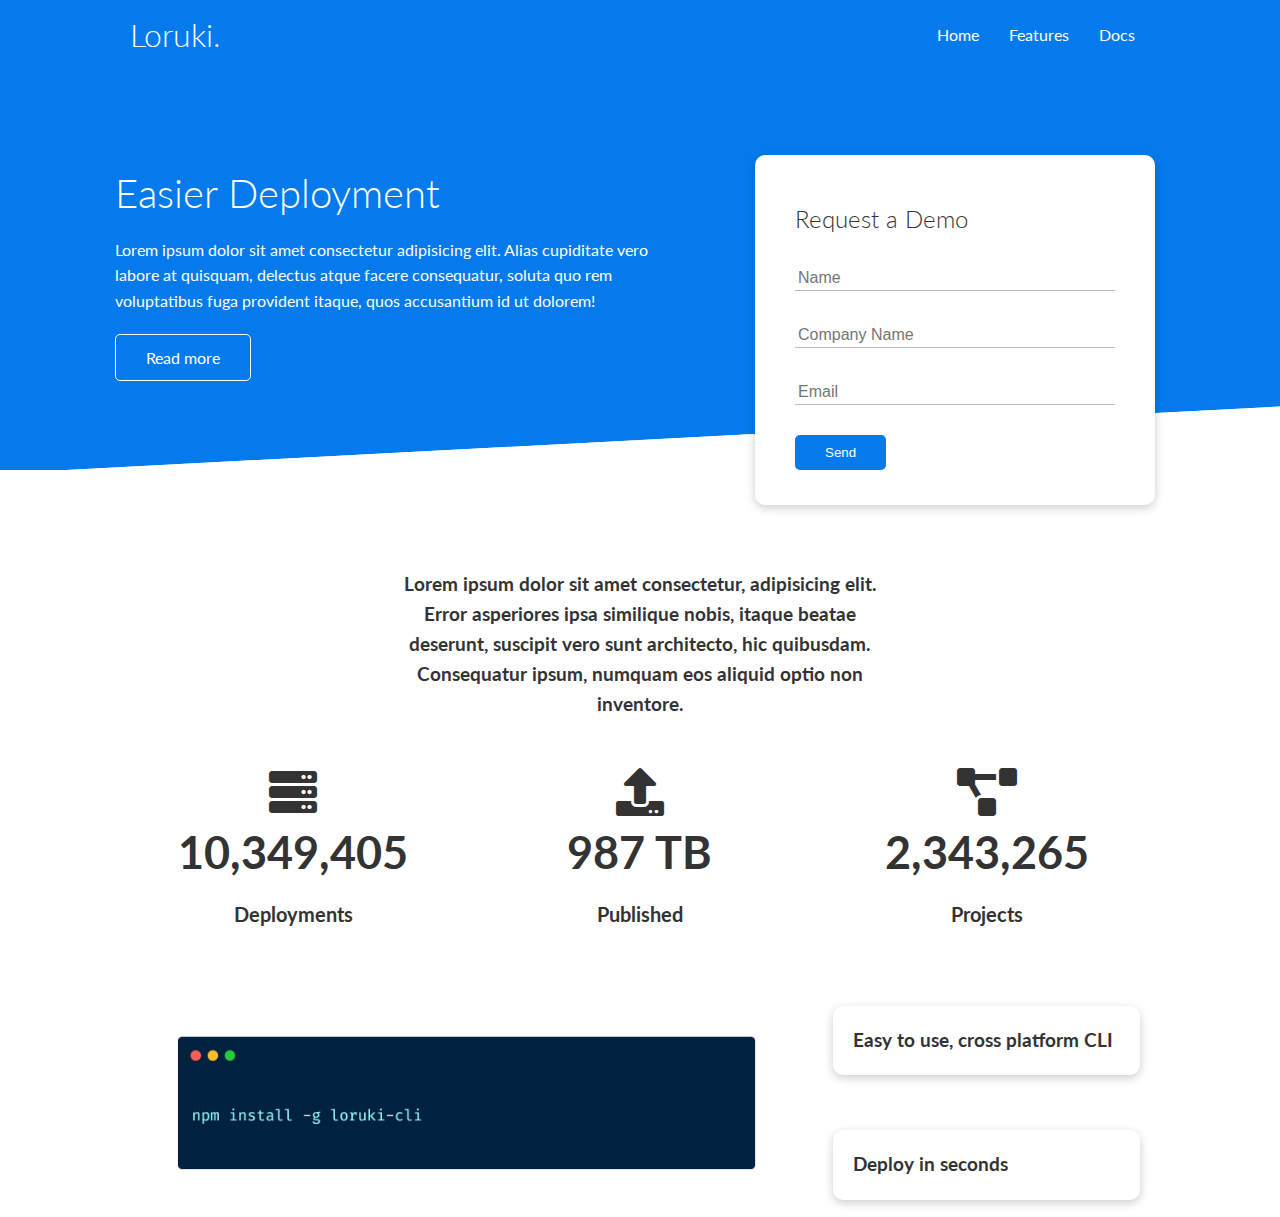
==== index.html @ 9ed2fb33 "first half of the loruki site" ====
<!DOCTYPE html>
<html lang="en">

<head>
    <meta charset="UTF-8">
    <meta name="viewport" content="width=
    , initial-scale=1.0">
    <link rel="stylesheet" href="https://cdnjs.cloudflare.com/ajax/libs/font-awesome/5.15.1/css/all.min.css" />
    <link rel="stylesheet" href="css/utilities.css">
    <link rel="stylesheet" href="css/style.css">
    <title>Loruki</title>
</head>

<body>
    <div class="navbar">
        <div class="container flex">
            <h1 class="logo">Loruki.</h1>
            <nav>
                <ul>
                    <li><a href="index.html">Home</a></li>
                    <li><a href="features.html">Features</a></li>
                    <li><a href="docs.html">Docs</a></li>
                </ul>
            </nav>
        </div>
    </div>

    <section class="showcase">
        <div class="container grid">
            <div class="showcase-text">
                <h1>Easier Deployment</h1>
                <p>Lorem ipsum dolor sit amet consectetur adipisicing elit. Alias cupiditate vero labore at quisquam,
                    delectus atque facere consequatur, soluta quo rem voluptatibus fuga provident itaque, quos
                    accusantium id ut dolorem!</p>
                <a href="features.html" class="btn btn-outline">Read more</a>
            </div>
            <div class="showcase-form card">
                <h2>Request a Demo</h2>
                <form>
                    <div class="form-control">
                        <input type="text" name="name" placeholder="Name" required>
                    </div>
                    <div class="form-control">
                        <input type="text" name="company" placeholder="Company Name" required>
                    </div>
                    <div class="form-control">
                        <input type="email" name="email" placeholder="Email" required>
                    </div>
                    <input type="submit" value="Send" class="btn btn-primary">
                </form>
            </div>
        </div>
    </section>

    <section class="stats">
        <div class="container">
            <h3 class="stats-heading text-center my-1">
                Lorem ipsum dolor sit amet consectetur, adipisicing elit. Error asperiores ipsa similique nobis, itaque
                beatae deserunt, suscipit vero sunt architecto, hic quibusdam. Consequatur ipsum, numquam eos aliquid
                optio non inventore.
            </h3>

            <div class="grid grid-3 text-center my-4">
                <div>
                    <i class="fas fa-server fa-3x"></i>
                    <h3>10,349,405</h3>
                    <p class="text-secondary">
                        Deployments
                    </p>
                </div>
                <div>
                    <i class="fas fa-upload fa-3x"></i>
                    <h3>987 TB</h3>
                    <p class="text-secondary">
                        Published
                    </p>
                </div>
                <div>
                    <i class="fas fa-project-diagram fa-3x"></i>
                    <h3>2,343,265</h3>
                    <p class="text-secondary">
                        Projects
                    </p>
                </div>
            </div>
        </div>
    </section>
    <!-- CLI -->
    <section class="cli">
        <div class="container grid">
            <img src="images/cli.png" alt="" srcset="">
            <div class="card">
                <h3>Easy to use, cross platform CLI</h3>
            </div>
            <div class="card">
                <h3>Deploy in seconds</h3>
            </div>
        </div>
    </section>

</body>

</html>
---- css/utilities.css ----
/* Utilities */
.container {
    max-width: 1100px;
    margin: 0 auto;
    overflow: auto;
    padding : 0 40px;
}

.flex {
    display: flex;
    justify-content: center;
    align-items: center;
    height: 100%;
}


.grid {
    display: grid;
    grid-template-columns: repeat(2, 1fr);
    gap: 20px;
    justify-content: center;
    align-items: center;
    height: 100%
}

.grid-3 {
    grid-template-columns: repeat(3, 1fr);
}




.card {
    background-color: #fff;
    color: #333;
    border-radius: 10px;
    box-shadow: 0 3px 10px rgba(0,0,0,0.2);
    padding: 20px;
    margin: 10px;
}

.btn{
    display: inline-block;
    padding: 10px 30px;
    cursor: pointer;
    background-color: var(--primary-color);
    border: none;
    border-radius: 5px;
    color: #fff;
}

.btn-outline {
    background-color: transparent;
    border: 1px #fff solid;
}

.btn:hover {
    transform: scale(0.98);
}


.text-center{
    text-align: center;
}

/* Margin */

.my-1 {
    margin: 1rem 0;
}
.my-2 {
    margin: 1.5rem 0;
}
.my-3 {
    margin: 2rem 0;
}
.my-4 {
    margin: 3rem 0;
}
.my-5 {
    margin: 4rem 0;
}

.m-1 {
    margin: 1rem;
}
.m-2 {
    margin: 1.5rem;
}
.m-3 {
    margin: 2rem;
}
.m-4 {
    margin: 3rem;
}
.m-5 {
    margin: 4rem;
}


/* Padding */

/* Margin */

.py-1 {
    padding: 1rem 0;
}
.py-2 {
    padding: 1.5rem 0;
}
.py-3 {
    padding: 2rem 0;
}
.py-4 {
    padding: 3rem 0;
}
.py-5 {
    padding: 4rem 0;
}

.p-1 {
    padding: 1rem;
}
.p-2 {
    padding: 1.5rem;
}
.p-3 {
    padding: 2rem;
}
.p-4 {
    padding: 3rem;
}
.p-5 {
    padding: 4rem;
}
---- css/style.css ----
@import url('https://fonts.googleapis.com/css2?family=Lato:wght@300&display=swap');

/* Чтобы использовать где угодно пишем рут */
:root {
    --primary-color : #047aed;
}


*{
    box-sizing: border-box;
    padding: 0;
    margin: 0;
}

body {
    font-family: "Lato", sans-serif;
    color: #333;
    line-height: 1.6;
}

ul {
    list-style: none;
}

a {
    text-decoration: none;
    color : #333;
}

h1, h2 {
    font-weight: 300;
    line-height: 1.2;
    margin:  10px 0;
}

p {
    margin: 10px 0;
}

img {
    width: 100%;
}

/* Navbar styling */
.navbar {
    background-color: var(--primary-color);
    color: #fff;
    height: 70px;
}
.navbar ul {
    display: flex;
}
.navbar a {
    color: #fff;
    padding: 10px;
    margin: 0 5px;
}
.navbar a:hover {
    border-bottom: 2px #fff solid;
}
.navbar .flex {
    justify-content: space-between;
}

/* Showcase */

.showcase {
    height: 400px;
    background-color: var(--primary-color);
    color: #fff;
    position: relative;
}


.showcase h1 {
    font-size: 40px;
}

.showcase p {
    margin: 20px 0;
}

.showcase .grid {
    overflow: visible;
    grid-template-columns: 55% 45%;
    gap: 30px;
}

.showcase-form {
    position: relative;
    top: 60px;
    height: 350px;
    width: 400px;
    padding: 40px;
    z-index: 100;
    justify-self: flex-end;
}

.showcase-form .form-control {
    margin: 30px 0;
}

.showcase-form input[type="text"], .showcase-form input[type="email"] {
    border: 0;
    border-bottom: 1px solid #b4bacb;
    width: 100%;
    padding: 3px;
    font-size: 16px;
}

.showcase::before, .showcase::after {
    content: "";
    position: absolute;
    height: 100px;
    bottom: -70px;
    right: 0;
    left: 0;
    background: #fff;
    transform: skewY(-3deg);
    -webkit-transform: skewY(-3deg);
    -moz-transform: skewY(-3deg);
    -ms-transform: skewY(-3deg);
}


.showcase-form input:focus{
    outline: none;
}


/* Stats */

.stats {
    padding-top: 100px;
}

.stats-heading {
    max-width: 500px;
    margin: auto;
}

.stats .grid h3 {
    font-size: 45px;

}

.stats .grid p {
    font-size: 20px;
    font-weight: bold;
}



/* CLI */
.cli .grid {
    grid-template-columns: repeat(3, 1fr);
    grid-template-rows: repeat(2, 1fr);
}

.cli .grid > *:first-child {
    grid-column: 1 / span 2;
    grid-row: 1 / span 2;
}
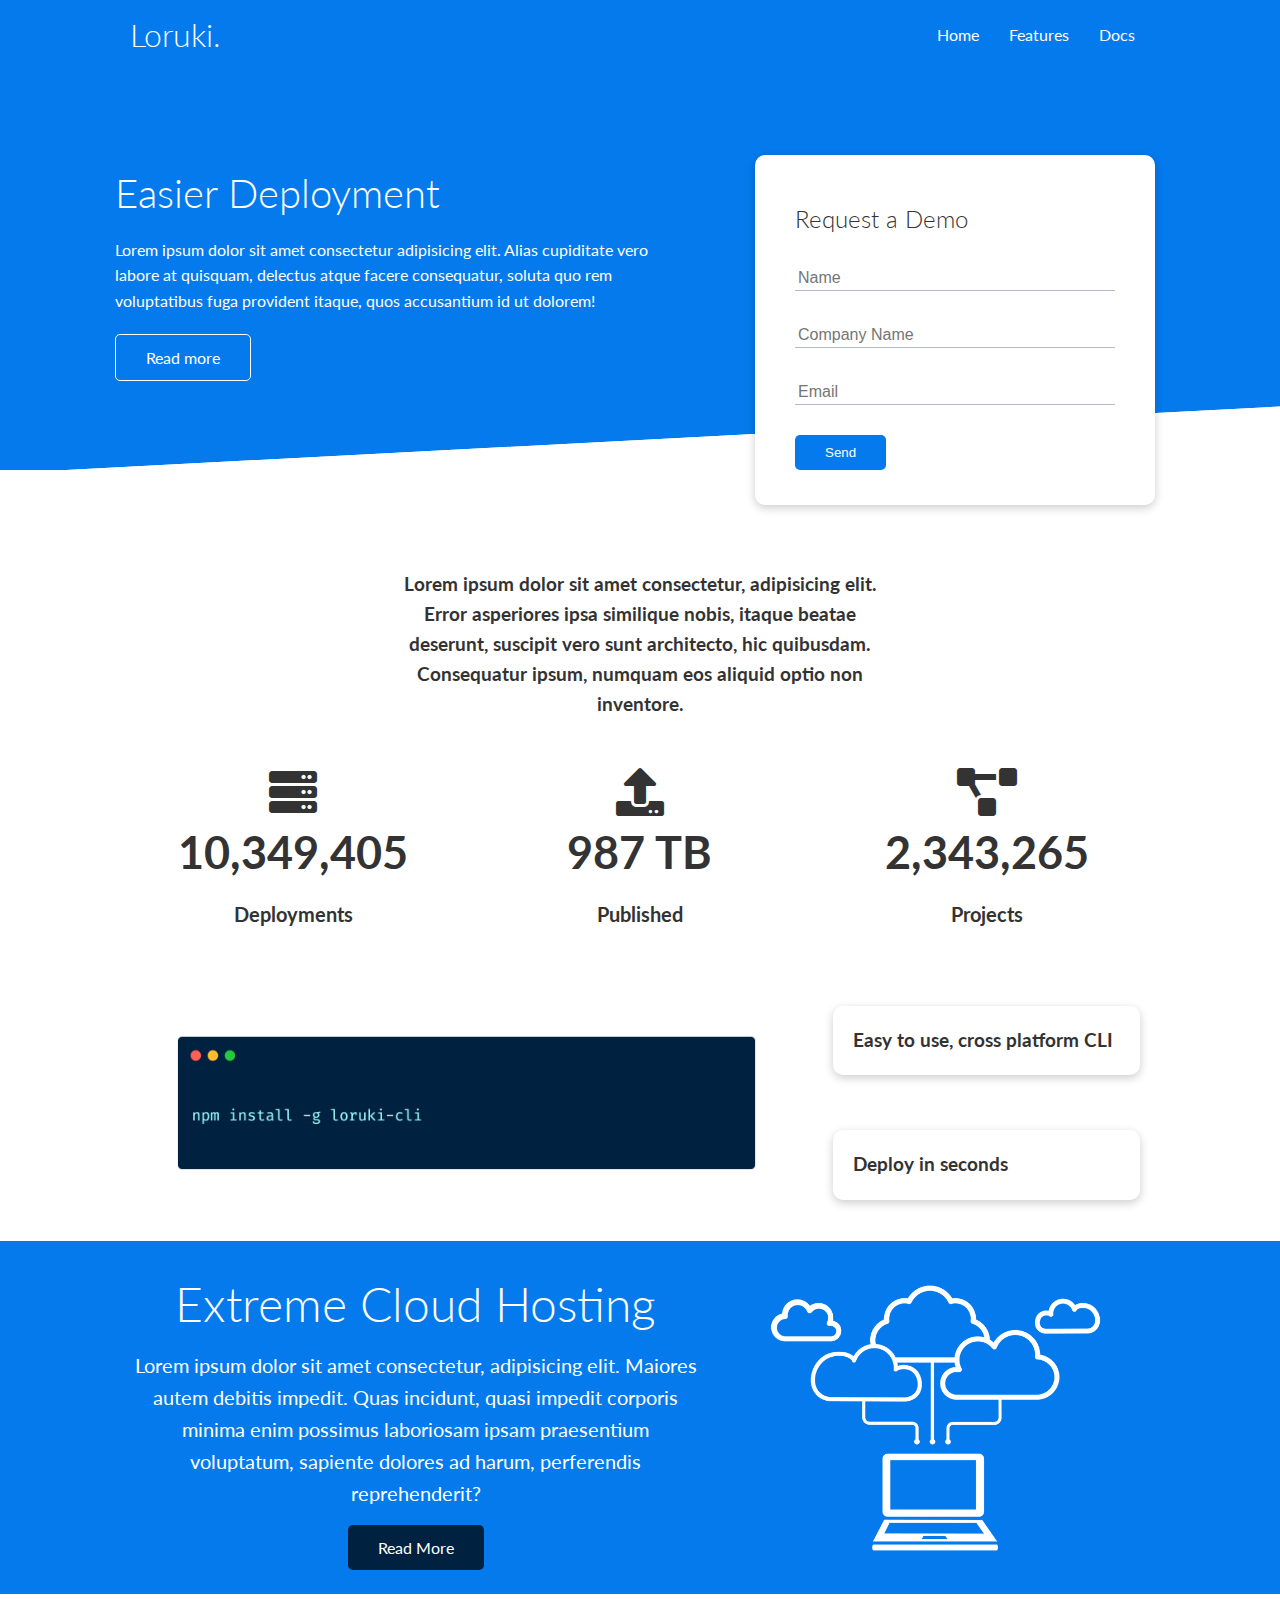
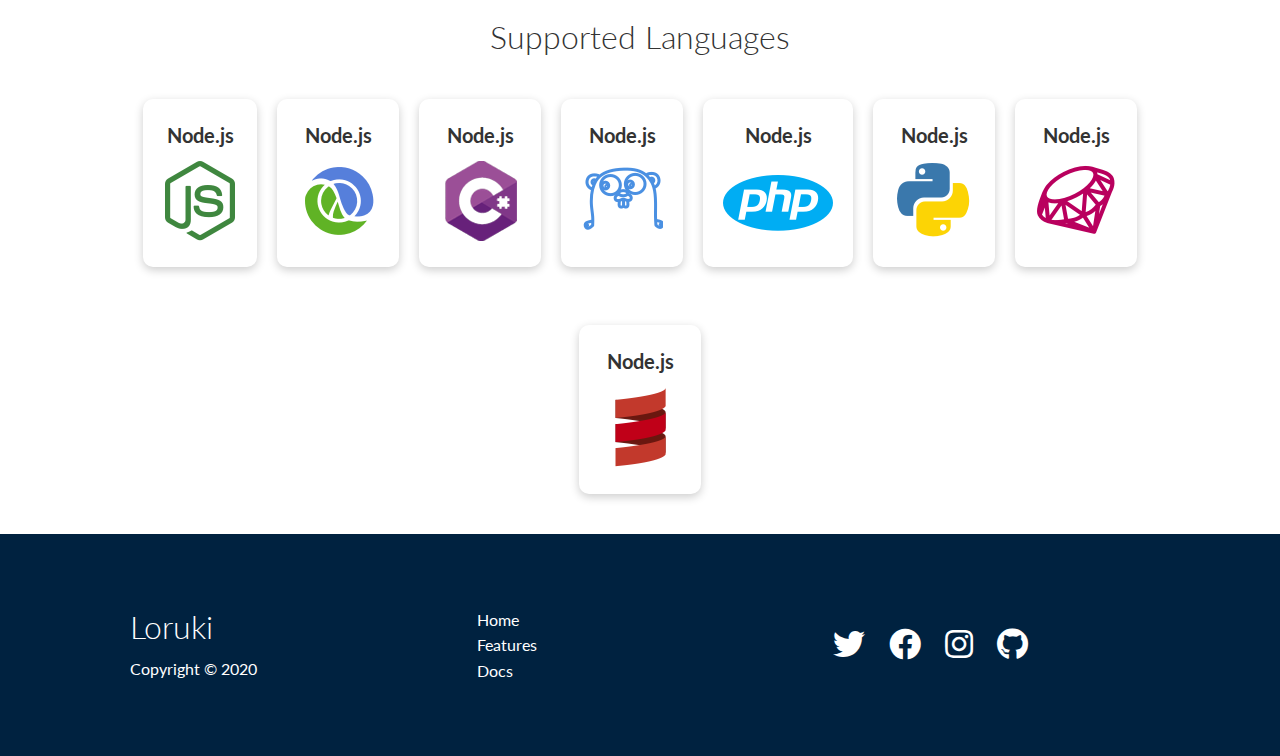
==== commit 1a0514d9: "Showcase page" ====
--- a/index.html
+++ b/index.html
@@ -97,7 +97,82 @@
             </div>
         </div>
     </section>
+    <!-- cloud -->
+    <section class="cloud bg-primary my-2 py-2">
+        <div class="container grid">
+            <div class="text-center">
+                <h2 class="lg">Extreme Cloud Hosting</h2>
+                <p class="lead my-1">Lorem ipsum dolor sit amet consectetur, adipisicing elit. Maiores autem debitis
+                    impedit. Quas incidunt, quasi impedit corporis minima enim possimus laboriosam ipsam praesentium
+                    voluptatum, sapiente dolores ad harum, perferendis reprehenderit?</p>
+                <a href="features.html" class="btn btn-dark">Read More</a>
+            </div>
+            <img src="images/cloud.png" alt="">
+        </div>
+    </section>
+    <!-- Languages section -->
+    <section class="languages">
+        <h2 class="md text-center my-2">
+            Supported Languages
+        </h2>
+        <div class="container flex">
+            <div class="card">
+                <h4>Node.js</h4>
+                <img src="images/logos/node.png" alt="">
+            </div>
+            <div class="card">
+                <h4>Node.js</h4>
+                <img src="images/logos/clojure.png" alt="">
+            </div>
+            <div class="card">
+                <h4>Node.js</h4>
+                <img src="images/logos/csharp.png" alt="">
+            </div>
+            <div class="card">
+                <h4>Node.js</h4>
+                <img src="images/logos/go.png" alt="">
+            </div>
+            <div class="card">
+                <h4>Node.js</h4>
+                <img src="images/logos/php.png" alt="">
+            </div>
+            <div class="card">
+                <h4>Node.js</h4>
+                <img src="images/logos/python.png" alt="">
+            </div>
+            <div class="card">
+                <h4>Node.js</h4>
+                <img src="images/logos/ruby.png" alt="">
+            </div>
+            <div class="card">
+                <h4>Node.js</h4>
+                <img src="images/logos/scala.png" alt="">
+            </div>
+        </div>
+    </section>
 
+    <!-- Footer -->
+    <footer class="footer bg-dark py-5">
+        <div class="container grid grid-3">
+            <div>
+                <h1>Loruki</h1>
+                <p>Copyright &copy; 2020</p>
+                <nav>
+            </div>
+            <ul>
+                <li><a href="index.html">Home</a></li>
+                <li><a href="features.html">Features</a></li>
+                <li><a href="docs.html">Docs</a></li>
+            </ul>
+            </nav>
+            <div class="social">
+                <a href="#"><i class="fab fa-twitter fa-2x"></i></a>
+                <a href="#"><i class="fab fa-facebook fa-2x"></i></a>
+                <a href="#"><i class="fab fa-instagram fa-2x"></i></a>
+                <a href="#"><i class="fab fa-github fa-2x"></i></a>
+            </div>
+        </div>
+    </footer>
 </body>
 
 </html>--- a/css/utilities.css
+++ b/css/utilities.css
@@ -28,8 +28,6 @@
 }
 
 
-
-
 .card {
     background-color: #fff;
     color: #333;
@@ -56,6 +54,55 @@
 
 .btn:hover {
     transform: scale(0.98);
+}
+
+/* backgrouns colored btns*/
+
+.bg-primary, .btn-primary{
+    background-color: var(--primary-color);
+    color: #fff;
+}
+
+.bg-secondary, .btn-secondary{
+    background-color: var(--secondary-color);
+    color: #fff;
+}
+
+.bg-dark, .btn-dark{
+    background-color: var(--dark-color);
+    color: #fff;
+}
+
+.bg-light, .btn-light{
+    background-color: var(--light-color);
+    color: #333;
+}
+
+.bg-primary a, .btn-primary a,
+.bg-secondary a, .btn-secondary a,
+.bg-dark a, .btn-dark a {
+    color: #fff;
+}
+
+/* Text sizes */
+.lead {
+    font-size: 20px;
+}
+
+.sm {
+    font-size: 1rem;
+}
+
+.md {
+    font-size: 2rem;
+}
+
+.lg{
+    font-size: 3rem;
+}
+
+.xl {
+    font-size: 4rem;
 }
 
 
--- a/css/style.css
+++ b/css/style.css
@@ -3,6 +3,9 @@
 /* Чтобы использовать где угодно пишем рут */
 :root {
     --primary-color : #047aed;
+    --secondary-color : #1c3fa8;
+    --dark-color : #002240;
+    --light-color : #f4f4f4;
 }
 
 
@@ -162,3 +165,80 @@
     grid-row: 1 / span 2;
 }
 
+/* Cloud  */
+
+.cloud .grid {
+    grid-template-columns: 4fr 3fr;
+}
+
+
+/* Languages section */
+.languages .flex {
+    flex-wrap: wrap;
+}
+.languages .card {
+    text-align: center;
+    margin: 18px 10px 40px;
+    transition: transform 0.2s ease;
+}
+
+.languages .card h4 {
+    font-size: 20px;
+    margin-bottom: 10px;
+}
+
+.languages .card:hover {
+    transform: translateY(-15px);
+}
+
+
+/* Footer */
+.footer .social a {
+    margin: 0 10px;
+}
+
+
+/* Tablets and under */
+@media (max-width: 768px) {
+    .grid, .showcase .grid,
+    .stats .grid,
+    .cli .grid,
+    .cloud .grid {
+        grid-template-columns: 1fr;
+        grid-template-rows: 1fr;
+    }
+
+    .showcase {
+        height: auto;
+    }
+    .showcase-text {
+        text-align: center;
+        margin-top: 40px;
+    }
+    .showcase-form {
+        justify-self: center;
+        margin: auto;
+    }
+    .cli .grid > *:first-child {
+        grid-column: 1 ;
+        grid-row: 1 ;
+    }
+}
+
+
+/* Mobile */
+@media(max-width: 500px) {
+    .navbar {
+        height: 110px;
+    }
+
+    .navbar .flex {
+        flex-direction: column;
+    }
+
+    .navbar ul {
+        padding: 10px;
+        background-color: rgba(0,0,0,0.1);
+    }
+}
+
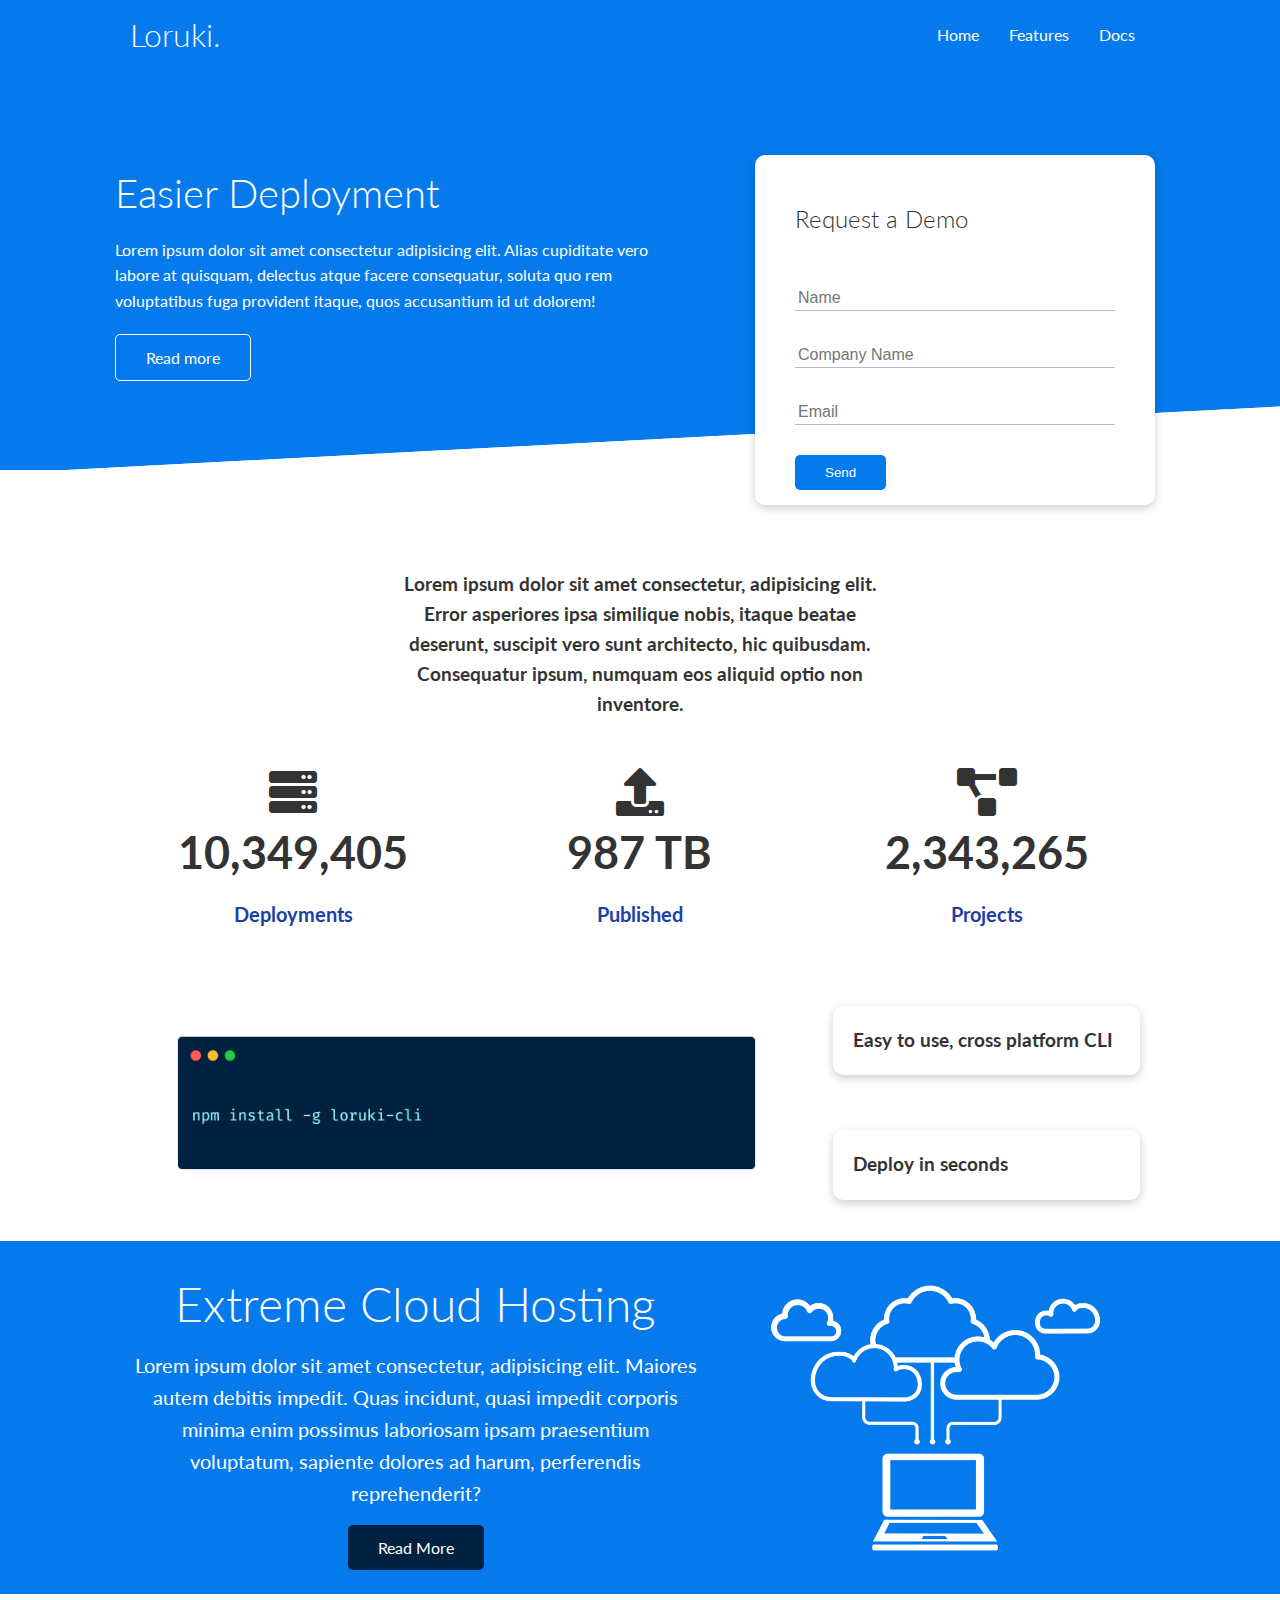
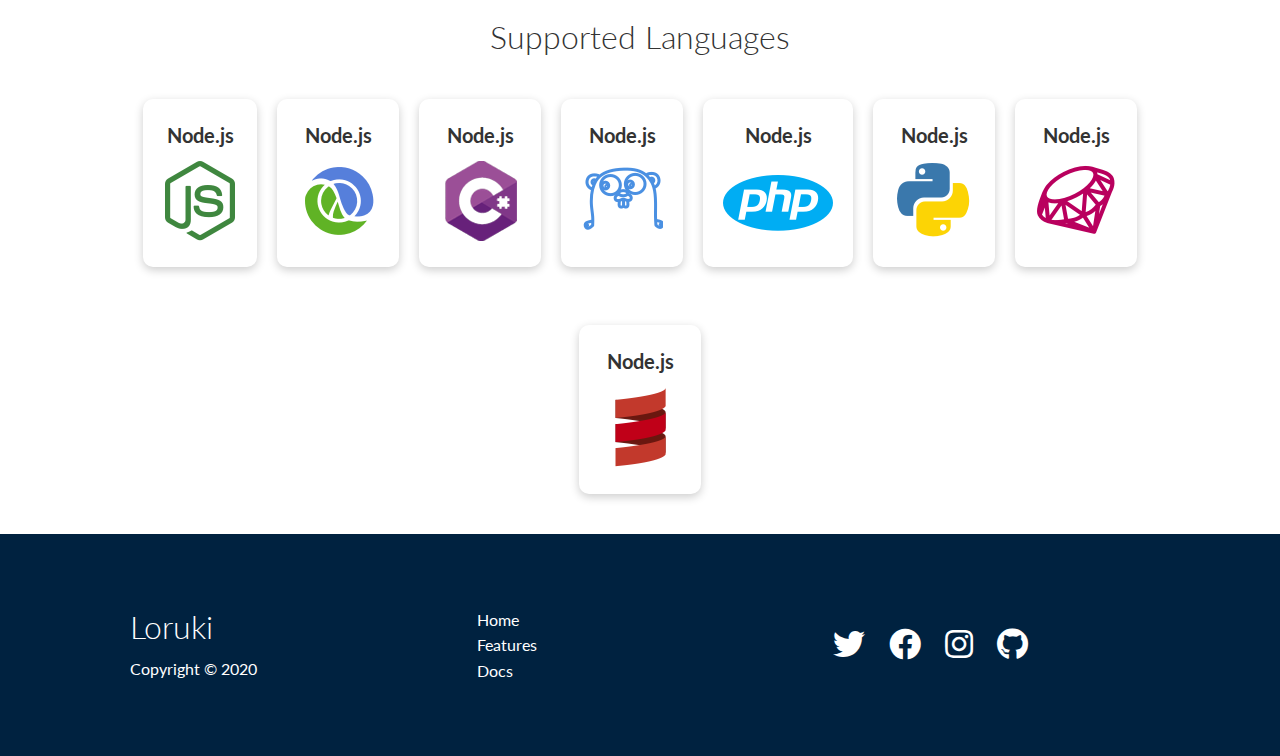
==== commit 7d699905: "Added netl honeypot" ====
--- a/index.html
+++ b/index.html
@@ -36,7 +36,11 @@
             </div>
             <div class="showcase-form card">
                 <h2>Request a Demo</h2>
-                <form>
+                <form name="contact" method="POST" netlify-honeypot="bot-field" data-netlify="true">
+                    <input type="hidden" name="form-name" value="contact">
+                    <p class="hidden">
+                        <label>Don’t fill this out if you're human: <input name="bot-field" /></label>
+                    </p>
                     <div class="form-control">
                         <input type="text" name="name" placeholder="Name" required>
                     </div>
--- a/css/utilities.css
+++ b/css/utilities.css
@@ -84,6 +84,28 @@
     color: #fff;
 }
 
+/* Text colors */
+
+.text-primary{
+    color: var(--primary-color);
+    
+}
+
+.text-secondary{
+    color: var(--secondary-color);
+    
+}
+
+.text-dark{
+ color: var(--dark-color);
+    
+}
+
+.text-light{
+    color: var(--light-color);
+
+}
+
 /* Text sizes */
 .lead {
     font-size: 20px;
@@ -106,10 +128,34 @@
 }
 
 
+
 .text-center{
     text-align: center;
 }
 
+
+/* Alert */
+
+.alert{
+    background-color: var(--light-color);
+    padding: 10px 20px;
+    font-weight: bold;
+    margin: 15px 0;
+}
+
+.alert i{
+    margin-right: 10px;
+}
+
+.alert-success{
+    background-color: var(--success-color);
+    color: #fff;
+}
+.alert-error{
+    background-color: var(--error-color);
+    color: #fff;
+}
+
 /* Margin */
 
 .my-1 {
@@ -147,7 +193,7 @@
 
 /* Padding */
 
-/* Margin */
+
 
 .py-1 {
     padding: 1rem 0;
--- a/css/style.css
+++ b/css/style.css
@@ -6,6 +6,8 @@
     --secondary-color : #1c3fa8;
     --dark-color : #002240;
     --light-color : #f4f4f4;
+    --success-color: #5cb85c;
+    --error-color: #d9534f;
 }
 
 
@@ -42,6 +44,17 @@
 
 img {
     width: 100%;
+}
+
+code, pre {
+    background: #333;
+    color: #fff;
+    padding: 10px;
+}
+
+.hidden {
+    visibility: hidden;
+    height: 0;
 }
 
 /* Navbar styling */
@@ -87,6 +100,10 @@
     overflow: visible;
     grid-template-columns: 55% 45%;
     gap: 30px;
+}
+
+.showcase-text {
+    animation: slideInFromLeft 1s ease-in;
 }
 
 .showcase-form {
@@ -97,6 +114,7 @@
     padding: 40px;
     z-index: 100;
     justify-self: flex-end;
+    animation: slideInFromRight 1s ease-in;
 }
 
 .showcase-form .form-control {
@@ -135,6 +153,7 @@
 
 .stats {
     padding-top: 100px;
+    animation: slideInFromBottom 1s ease-in;
 }
 
 .stats-heading {
@@ -192,18 +211,106 @@
 }
 
 
+/* Features */
+
+.features-head img, .docs-head img {
+    width: 200px;
+    justify-self: flex-end;
+}
+.features-sub-head img {
+    width: 300px;
+    justify-self: flex-end;
+}
+
+
+.features-main .card > i{
+    margin-right: 20px;
+}
+
+.features-main .grid {
+    padding: 30px;
+}
+
+.features-main .grid > *:first-child{
+   grid-column: 1/ span 2;
+}
+.features-main .grid > *:nth-child(4){
+   grid-column: 1/ span 2;
+}
+
+/* Docs Main */
+
+.docs-main h3 {
+    margin: 20px 0;
+}
+
+.docs-main .grid {
+    grid-template-columns: 1fr 2fr;
+    align-items: flex-start;
+}
+
+.docs-main nav li {
+    font-size: 17px;
+    padding-bottom: 5px;
+    margin-bottom: 5px;
+    border-bottom: 1px solid #ccc;
+}
+
+.docs-main a:hover {
+    font-weight: bold;
+}
+
+
 /* Footer */
 .footer .social a {
     margin: 0 10px;
 }
 
+
+/* Animations */
+
+@keyframes slideInFromLeft {
+    0% {
+        transform: translateX(-100%);
+    }
+    100% {
+        transform: translateX(0);
+    }
+}
+
+@keyframes slideInFromRight {
+    0% {
+        transform: translateX(100%);
+    }
+    100% {
+        transform: translateX(0);
+    }
+}
+@keyframes slideInFromTop {
+    0% {
+        transform: translateY(-100%);
+    }
+    100% {
+        transform: translateX(0);
+    }
+}
+@keyframes slideInFromBottom {
+    0% {
+        transform: translateY(100%);
+    }
+    100% {
+        transform: translateX(0);
+    }
+}
 
 /* Tablets and under */
 @media (max-width: 768px) {
     .grid, .showcase .grid,
     .stats .grid,
     .cli .grid,
-    .cloud .grid {
+    .cloud .grid,
+    .features-main .grid,
+    .docs-main .grid {
         grid-template-columns: 1fr;
         grid-template-rows: 1fr;
     }
@@ -214,15 +321,31 @@
     .showcase-text {
         text-align: center;
         margin-top: 40px;
+        animation: slideInFromTop 1s ease-in;
     }
     .showcase-form {
         justify-self: center;
         margin: auto;
+        animation: slideInFromBottom 1s ease-in;
     }
     .cli .grid > *:first-child {
         grid-column: 1 ;
         grid-row: 1 ;
     }
+    .features-head, .features-sub-head,
+    .docs-head {
+        text-align: center;
+    }
+    .features-head img, .features-sub-head img,
+    .docs-head img {
+        justify-self: center;
+    }
+
+    .features-main .grid >*:first-child,
+    .features-main .grid >*:nth-child(4){
+        grid-column: 1;
+    }
+
 }
 
 
